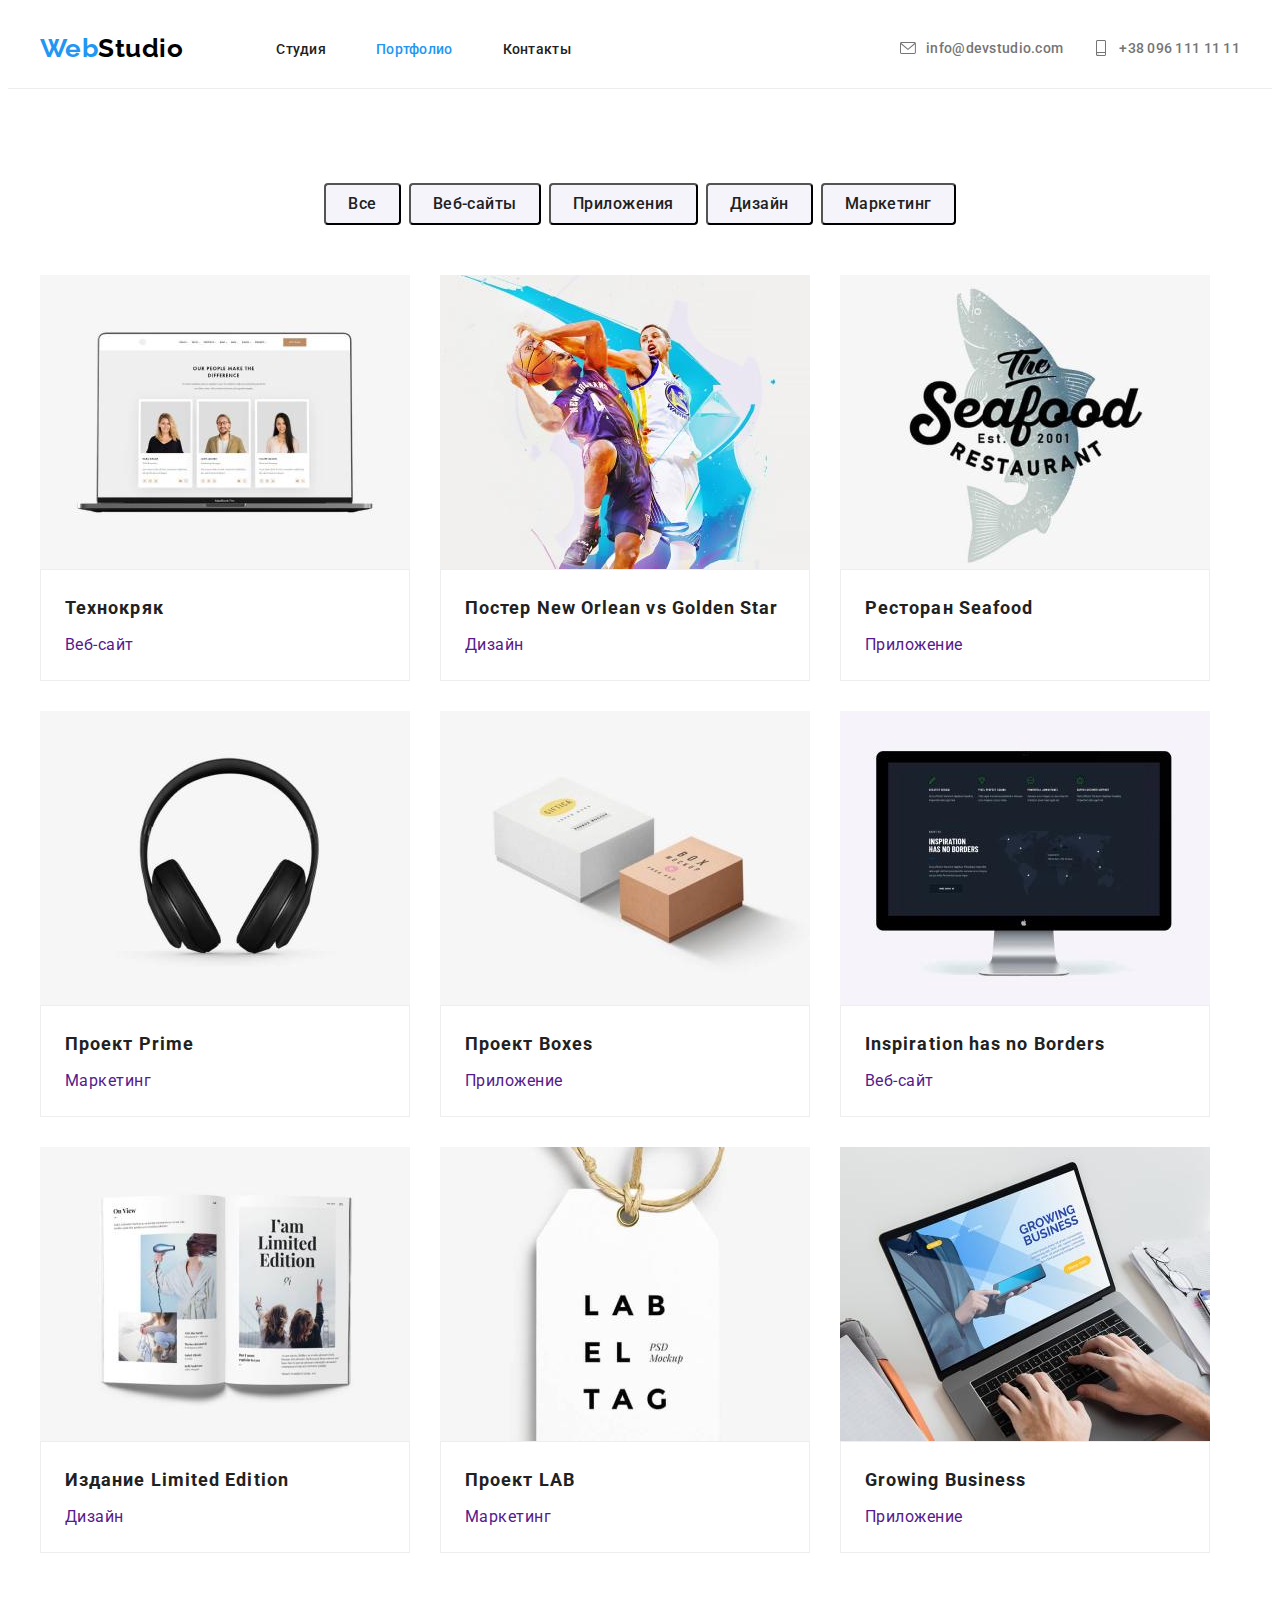
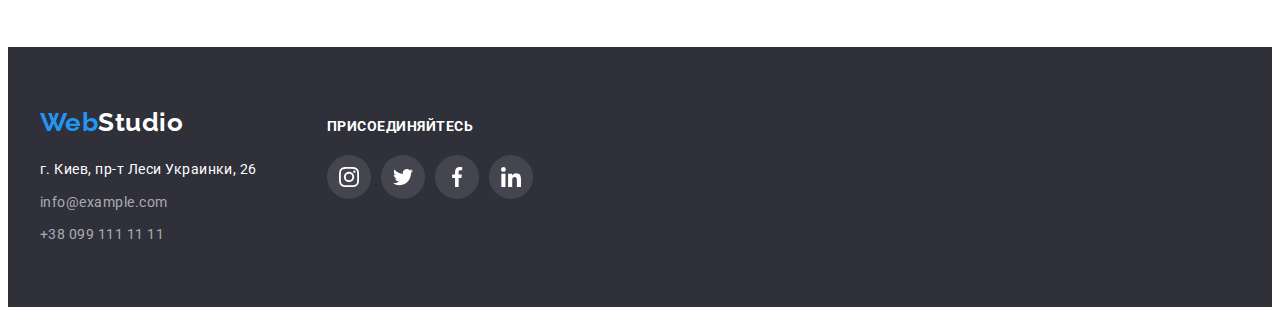
==== portfolio.html @ 183ce37f "start" ====
<!DOCTYPE html>
<html lang="ru">
  <head>
    <meta charset="UTF-8" />
    <meta http-equiv="X-UA-Compatible" content="IE=edge" />
    <meta name="viewport" content="width=device-width, initial-scale=1.0" />
    <title>Document</title>
    <link rel="preconnect" href="https://fonts.googleapis.com" />
    <link rel="preconnect" href="https://fonts.gstatic.com" crossorigin />
    <link
      href="https://fonts.googleapis.com/css2?family=Raleway:wght@700&family=Roboto:wght@400;500;700;900&display=swap"
      rel="stylesheet"
    />
    <link
      rel="stylesheet"
      href="https://cdnjs.cloudflare.com/ajax/libs/modern-normalize/1.1.0/modern-normalize.min.css"
      integrity="sha512-wpPYUAdjBVSE4KJnH1VR1HeZfpl1ub8YT/NKx4PuQ5NmX2tKuGu6U/JRp5y+Y8XG2tV+wKQpNHVUX03MfMFn9Q=="
      crossorigin="anonymous"
      referrerpolicy="no-referrer"
    />
    <link rel="stylesheet" href="./css/styles.css" />
  </head>
  <body>
    <header class="header">
      <div class="conteiner header-box">
        <nav class="nav">
          <a class="header-logo link" href=""> Web<span class="logo">Studio</span> </a>
          <ul class="nav-list list">
            <li class="nav-item"><a href="./index.html" class="nav-link link"> Студия</a></li>
            <li class="nav-item"><a href="" class="nav-link link current"> Портфолио</a></li>
            <li class="nav-item"><a href="" class="nav-link link"> Контакты</a></li>
          </ul>
        </nav>
        <ul class="header-list list">
          <li class="header-item">
            <a class="header-contacts link" href="mailto:info@devstudio.com">
              <svg class="icon-envelope">
                <use href="./images/icons.svg#icon-envelope"></use>
              </svg>
              info@devstudio.com</a
            >
          </li>
          <li class="header-item">
            <a class="header-contacts link" href="tel:+380961111111">
              <svg class="icon-smartphone">
                <use href="./images/icons.svg#icon-smartphone"></use>
              </svg>
              +38 096 111 11 11</a
            >
          </li>
        </ul>
      </div>
    </header>
    <main class="main-porfolio">
      <section class="projects section">
        <div class="conteiner">
          <h1 class="visually-hidden">Проекты</h1>
          <ul class="btn-list list">
            <li class="btn-item"><button type="button" class="buttons">Все</button></li>
            <li class="btn-item"><button type="button" class="buttons">Веб-сайты</button></li>
            <li class="btn-item"><button type="button" class="buttons">Приложения</button></li>
            <li class="btn-item"><button type="button" class="buttons">Дизайн</button></li>
            <li class="btn-item"><button type="button" class="buttons">Маркетинг</button></li>
          </ul>

          <ul class="projects-list list">
            <li class="projects-item">
              <a class="link" href=""
                ><img class="projects-icon" src="./images/pic1.jpg" width="370" alt="ноутбук" />
                <div class="projects-box">
                  <h2 class="projects-after-title">Технокряк</h2>
                  <p class="projects-text">Веб-сайт</p>
                </div></a
              >
            </li>
            <li class="projects-item">
              <a class="link" href=""
                ><img
                  class="projects-icon"
                  src="./images/pic2.jpg"
                  width="370"
                  alt="два баскетболиста"
                />
                <div class="projects-box">
                  <h2 class="projects-after-title">Постер New Orlean vs Golden Star</h2>
                  <p class="projects-text">Дизайн</p>
                </div></a
              >
            </li>
            <li class="projects-item">
              <a class="link" href=""
                ><img
                  class="projects-icon"
                  src="./images/pic3.jpg"
                  width="370"
                  alt="логотип ресторана"
                />
                <div class="projects-box">
                  <h2 class="projects-after-title">Ресторан Seafood</h2>
                  <p class="projects-text">Приложение</p>
                </div></a
              >
            </li>
            <li class="projects-item">
              <a class="link" href=""
                ><img class="projects-icon" src="./images/pic4.jpg" width="370" alt="наушники" />
                <div class="projects-box">
                  <h2 class="projects-after-title">Проект Prime</h2>
                  <p class="projects-text">Маркетинг</p>
                </div></a
              >
            </li>
            <li class="projects-item">
              <a class="link" href=""
                ><img
                  class="projects-icon"
                  src="./images/pic5.jpg"
                  width="370"
                  alt="две коробочки"
                />
                <div class="projects-box">
                  <h2 class="projects-after-title">Проект Boxes</h2>
                  <p class="projects-text">Приложение</p>
                </div></a
              >
            </li>
            <li class="projects-item">
              <a class="link" href=""
                ><img class="projects-icon" src="./images/pic6.jpg" width="370" alt="монитор" />
                <div class="projects-box">
                  <h2 class="projects-after-title">Inspiration has no Borders</h2>
                  <p class="projects-text">Веб-сайт</p>
                </div></a
              >
            </li>
            <li class="projects-item">
              <a class="link" href=""
                ><img
                  class="projects-icon"
                  src="./images/pic7.jpg"
                  width="370"
                  alt="развернутая книга"
                />
                <div class="projects-box">
                  <h2 class="projects-after-title">Издание Limited Edition</h2>
                  <p class="projects-text">Дизайн</p>
                </div></a
              >
            </li>
            <li class="projects-item">
              <a class="link" href=""
                ><img
                  class="projects-icon"
                  src="./images/pic8.jpg"
                  width="370"
                  alt="бирка с надписью"
                />
                <div class="projects-box">
                  <h2 class="projects-after-title">Проект LAB</h2>
                  <p class="projects-text">Маркетинг</p>
                </div></a
              >
            </li>
            <li class="projects-item">
              <a class="link" href=""
                ><img class="projects-icon" src="./images/pic9.jpg" width="370" alt="ноутбук" />
                <div class="projects-box">
                  <h2 class="projects-after-title">Growing Business</h2>
                  <p class="projects-text">Приложение</p>
                </div></a
              >
            </li>
          </ul>
        </div>
      </section>
    </main>
    <footer class="footer">
      <div class="conteiner footer-container">
        <div>
          <a class="footer-logo link" href=""> Web<span class="brand">Studio</span> </a>
          <address class="adr">
            <ul class="adr-list list">
              <li class="adr-item">
                <a
                  class="adr-link link"
                  href="https://www.google.com.ua/maps/place/бул.+Леси+Украинки,+26"
                  >г. Киев, пр-т Леси Украинки, 26</a
                >
              </li>
              <li class="adr-item">
                <a class="adr-link link" href="mailto:info@example.com">info@example.com</a>
              </li>
              <li class="adr-item">
                <a class="adr-link link" href="tel:+380991111111">+38 099 111 11 11</a>
              </li>
            </ul>
          </address>
        </div>
        <div class="footer-box">
          <p class="footer-text">ПРИСОЕДИНЯЙТЕСЬ</p>
          <ul class="list footer-social-list">
            <li class="footer-social-item">
              <a class="footer-social-link" href="">
                <svg class="footer-link">
                  <use href="./images/icons.svg#icon-instagram"></use>
                </svg>
              </a>
            </li>
            <li class="footer-social-item">
              <a class="footer-social-link" href="">
                <svg class="footer-link">
                  <use href="./images/icons.svg#icon-twitter"></use>
                </svg>
              </a>
            </li>
            <li class="footer-social-item">
              <a class="footer-social-link" href="">
                <svg class="footer-link">
                  <use href="./images/icons.svg#icon-facebook"></use>
                </svg>
              </a>
            </li>
            <li class="footer-social-item">
              <a class="footer-social-link" href="">
                <svg class="footer-link">
                  <use href="./images/icons.svg#icon-linkedin"></use>
                </svg>
              </a>
            </li>
          </ul>
        </div>
      </div>
    </footer>
  </body>
</html>
---- css/styles.css ----
:root {
  --first-title-color: #ffffff;
  --second-title-color: #212121;
  --accent: #2196f3;
  --body-color: #757575;
  --bg-color: #e5e5e5;
  --first-text-color: #ffffff;
}
/* -=-------------------------сброс */
p,
h1,
h2,
h3 {
  margin: 0;
}

ul {
  margin: 0;
  padding: 0;
}

img {
  display: block;
  max-width: 100%;
  height: auto;
}

/* /-------------------------*общие стили  */

.conteiner {
  width: 1200px;
  padding-left: 15px;
  padding-right: 15px;
  margin: 0 auto;
}

.section {
  padding-top: 94px;
  padding-bottom: 94px;
}

.link {
  text-decoration: none;
}
.list {
  list-style: none;
}
.visually-hidden {
  position: absolute;
  white-space: nowrap;
  width: 1px;
  height: 1px;
  overflow: hidden;
  border: 0;
  padding: 0;
  clip: rect(0 0 0 0);
  clip-path: inset(50%);
  margin: -1px;
}

body {
  color: var(--body-color);
  letter-spacing: 0.03em;
  font-family: 'Roboto', sans-serif;
}

/* ------------------header главная страница */
.header {
  background-color: var(--first-title-color);
  border-bottom: 1px solid #ececec;
}

.header-box {
  display: flex;
  align-items: center;
  justify-content: space-between;
}

.nav {
  display: flex;
  align-items: center;
}

.header-logo {
  font-family: Raleway;
  font-style: normal;
  font-weight: 700;
  font-size: 26px;
  line-height: 1.19;
  color: var(--accent);

  padding-top: 24px;
  padding-bottom: 24px;
  margin-right: 93px;
}

.logo {
  color: #000000;
}

.nav-list {
  display: flex;
}

.nav-item:not(:last-child) {
  margin-right: 50px;
}

.nav-link {
  font-weight: 500;
  font-size: 14px;
  line-height: 1.14;
  letter-spacing: 0.02em;

  color: var(--second-title-color);
  padding-top: 32px;
  padding-bottom: 32px;
}
.current {
  color: var(--accent);
}
.nav-link:hover,
.nav-link:focus {
  color: var(--accent);
}

.header-list {
  display: flex;
  align-items: center;
}

.header-item + .header-item {
  margin-left: 30px;
}

.header-contacts:focus,
.header-contacts:hover {
  color: var(--accent);
}
.header-contacts {
  display: flex;
  align-items: center;
  font-weight: 500;
  font-size: 14px;
  line-height: 1.14x;
  letter-spacing: 0.02em;

  color: var(--body-color);

  padding-top: 32px;
  padding-bottom: 32px;
}

.icon-envelope {
  width: 16px;
  height: 16px;
  margin-right: 10px;
  fill: currentColor;
}

.icon-smartphone {
  width: 16px;
  height: 16px;
  margin-right: 10px;
  fill: currentColor;
}

/* -----------------hero------------------- */
.hero-title {
  width: 695px;
  margin: 0 auto;
  margin-bottom: 30px;

  font-weight: 900;
  font-size: 44px;
  line-height: 1.36;
  text-align: center;
  letter-spacing: 0.06em;
  text-transform: uppercase;
  color: var(--first-title-color);
}

.hero {
  padding: 200px 0;
  text-align: center;
}

.hero-btn {
  padding: 10px 32px;

  font-family: inherit;
  font-style: normal;
  font-weight: 700;
  font-size: 16px;
  line-height: 1.62;
  letter-spacing: 0.03em;
  cursor: pointer;

  color: var(--first-title-color);
  background-color: #2196f3;

  box-shadow: 0px 4px 4px rgba(0, 0, 0, 0.15);
  border-radius: 4px;
  border-color: transparent;
}
.hero-btn:hover,
.hero-btn:focus {
  color: var(--first-text-color);
  background-color: #188ce8;
}

.overlay {
  max-width: 1600px;
  min-height: 600px;
  margin: 0 auto;

  background-color: #2f303a;
  background-image: linear-gradient(to right, rgba(47, 48, 58, 0.4), rgba(47, 48, 58, 0.4)),
    url('../images/fon.jpg');
  background-repeat: no-repeat;
  background-position: center;
  background-size: cover;
}
/* ------------------about----------------
 */
.about {
  padding-bottom: 0;
}

.about-list {
  display: flex;
  flex-wrap: wrap;
}

.about-item {
  width: 270px;
  margin-right: 30px;
}

.about-container {
  display: flex;
  justify-content: center;
  align-items: center;
  height: 120px;
  background-color: #f5f4fa;
  margin-bottom: 30px;
}

.about-svg {
  width: 70px;
  height: 70px;
}

.about-item:nth-child(4n) {
  margin-right: 0;
}

.about-after-title {
  margin-bottom: 10px;

  font-weight: 700;
  font-size: 14px;
  line-height: 1.14;
  text-transform: uppercase;
  color: var(--second-title-color);
}
.about-text {
  font-size: 14px;
  line-height: 1.71;
  letter-spacing: 0.03em;
}
/* ------------------------work */

.work-title {
  margin-bottom: 50px;

  font-weight: 700;
  font-size: 36px;
  line-height: 1.17;
  text-align: center;
  color: var(--second-title-color);
}

.work-list {
  display: flex;
  flex-wrap: wrap;
}

.work-item {
  width: 370px;
  margin-right: 30px;
}

.work-item:nth-child(3n) {
  margin-right: 0;
}

/* ----------------------team---------- */

.team {
  background-color: #f5f4fa;
}

.team-box {
  background-color: #ffffff;
  border: 1px solid #eeeeee;
  padding-top: 30px;
  padding-bottom: 30px;
  border-bottom-right-radius: 4px;
  border-bottom-left-radius: 4px;
}

.team-title {
  margin-bottom: 50px;

  font-weight: 700;
  font-size: 36px;
  line-height: 1.17;
  text-align: center;
  color: var(--second-title-color);
}

.team-list {
  display: flex;
  flex-wrap: wrap;
}

.team-item {
  width: 270px;
  margin-right: 30px;
  border-bottom-right-radius: 4px;
  border-bottom-left-radius: 4px;
  box-shadow: 0px 4px 4px rgba(0, 0, 0, 0.25);
}

.team-item:nth-child(4n) {
  margin-right: 0;
}

.team-after-title {
  margin-bottom: 10px;

  font-weight: 500;
  font-size: 16px;
  line-height: 1.19;
  text-align: center;
  color: var(--second-title-color);
}

.team-text {
  font-size: 16px;
  line-height: 1.19;
  text-align: center;
  margin-bottom: 16px;
}

.team-list-icon {
  display: flex;
  margin-left: 32px;
}

.social-item {
  width: 44px;
  height: 44px;
  margin-right: 10px;
}
.sociai-link-team {
  display: flex;
  justify-content: center;
  align-items: center;
  width: 100%;
  height: 100%;
  color: #afb1b8;
  border-radius: 50%;
}

.social-item:nth-child(4n) {
  margin-right: 0;
}
.sociai-link-team:focus,
.sociai-link-team:hover {
  color: #ffffff;
  background-color: var(--accent);
}

.social-links {
  width: 20px;
  height: 20px;
  fill: currentColor;
}

/* ------------------------------клиенты */
.clients-title {
  margin-bottom: 50px;
  font-weight: 700;
  font-size: 36px;
  line-height: 1.17;
  text-align: center;
  color: var(--second-title-color);
}

.clients-list {
  display: flex;
}

.clients-item {
  width: 170px;
  height: 92px;
  margin-right: 30px;
}

.clients-item:last-child {
  margin-right: 0;
}
.clients-link {
  display: flex;
  justify-content: center;
  align-items: center;
  width: 100%;
  height: 100%;
  color: #afb1b8;
  border: 1px solid #afb1b8;
  border-radius: 3%;
}

.clients-link:hover,
.clients-link:focus {
  color: var(--accent);
  border: 1px solid #2196f3;
  border-radius: 3%;
}

.clients-svg {
  width: 106px;
  height: 60px;
  fill: currentColor;
}

/* ------------------------------footer */
.footer {
  background-color: #2f303a;
}
.brand {
  color: var(--first-text-color);
}

.adr {
  margin-right: 70px;
}

.adr-link {
  display: block;

  font-family: Roboto;
  font-style: normal;
  font-weight: 400;
  font-size: 14px;
  line-height: 1.71;
  color: rgba(255, 255, 255, 0.6);
}

a[href="https://www.google.com.ua/maps/place/бул.+Леси+Украинки,+26"]
{
  color: var(--first-text-color);
}

.adr-item {
  display: block;
}

.adr-item:not(:last-child) {
  margin-bottom: 9px;
}

.adr-link:hover,
.adr-link:focus {
  color: var(--accent);
}

.footer-container {
  display: flex;
}

.footer-box {
  padding-top: 12px;
}

.footer-text {
  margin-bottom: 20px;
  color: #ffffff;
  font-weight: 700;
  font-size: 14px;
  line-height: 1.14;
}

.footer-social-list {
  display: flex;
}

.footer-social-item {
  width: 44px;
  height: 44px;
  margin-right: 10px;
}

.footer-social-item:last-child {
  margin-right: 0;
}

.footer-social-link {
  display: flex;
  justify-content: center;
  align-items: center;
  width: 100%;
  height: 100%;
  color: #ffffff;
  background-color: rgba(255, 255, 255, 0.1);

  border-radius: 50%;
}

.footer-social-link:hover,
.footer-social-link:focus {
  background-color: var(--accent);
}
.footer-link {
  width: 20px;
  height: 20px;
  fill: currentColor;
}
/* -------------------портфолио ----------------------------*/

/* ---------------------projects */

.projects-list {
  display: flex;
  flex-wrap: wrap;
}

.projects-item {
  width: 370px;
  margin-right: 30px;
  margin-bottom: 30px;
}
.projects-item:nth-child(3n) {
  margin-right: 0;
}

.projects-item:nth-last-child(-n + 3) {
  margin-bottom: 0;
}

.projects-item:focus,
.projects-item:hover {
  box-shadow: 1px 4px 6px rgba(0, 0, 0, 0.16);
}

.btn-list {
  margin-bottom: 50px;
  display: flex;
  justify-content: center;
}

.btn-item + .btn-item {
  margin-left: 8px;
}

.buttons {
  font-family: inherit;
  font-style: normal;
  font-weight: 500;
  font-size: 16px;
  line-height: 1.62;

  text-align: center;
  letter-spacing: 0.03em;

  color: var(--second-title-color);
  background-color: #f5f4fa;
  border-radius: 4px;
  cursor: pointer;

  padding: 6px 22px;
}
.buttons:hover,
.buttons:focus {
  color: var(--first-text-color);
  background-color: var(--accent);
  box-shadow: 0px 2px 2px rgba(0, 0, 0, 0.12), 0px 1px 2px rgba(0, 0, 0, 0.08),
    0px 3px 1px rgba(0, 0, 0, 0.1);
}

.projects-after-title {
  margin-bottom: 4px;

  font-weight: 700;
  font-size: 18px;
  line-height: 2;
  letter-spacing: 0.06em;
  color: var(--second-title-color);
}

.projects-text {
  font-size: 16px;
  line-height: 1.87;
  letter-spacing: 0.03em;
}

.projects-box {
  background-color: #ffffff;
  border: 1px solid #eeeeee;
  padding: 20px 24px;
}
/* ------------------------------footer */

.footer-logo {
  font-family: Raleway;
  font-style: normal;
  font-weight: 700;
  font-size: 26px;
  line-height: 1.19;
  color: var(--accent);

  display: block;
  margin-bottom: 20px;
}

.footer {
  padding-top: 60px;
  padding-bottom: 60px;
}
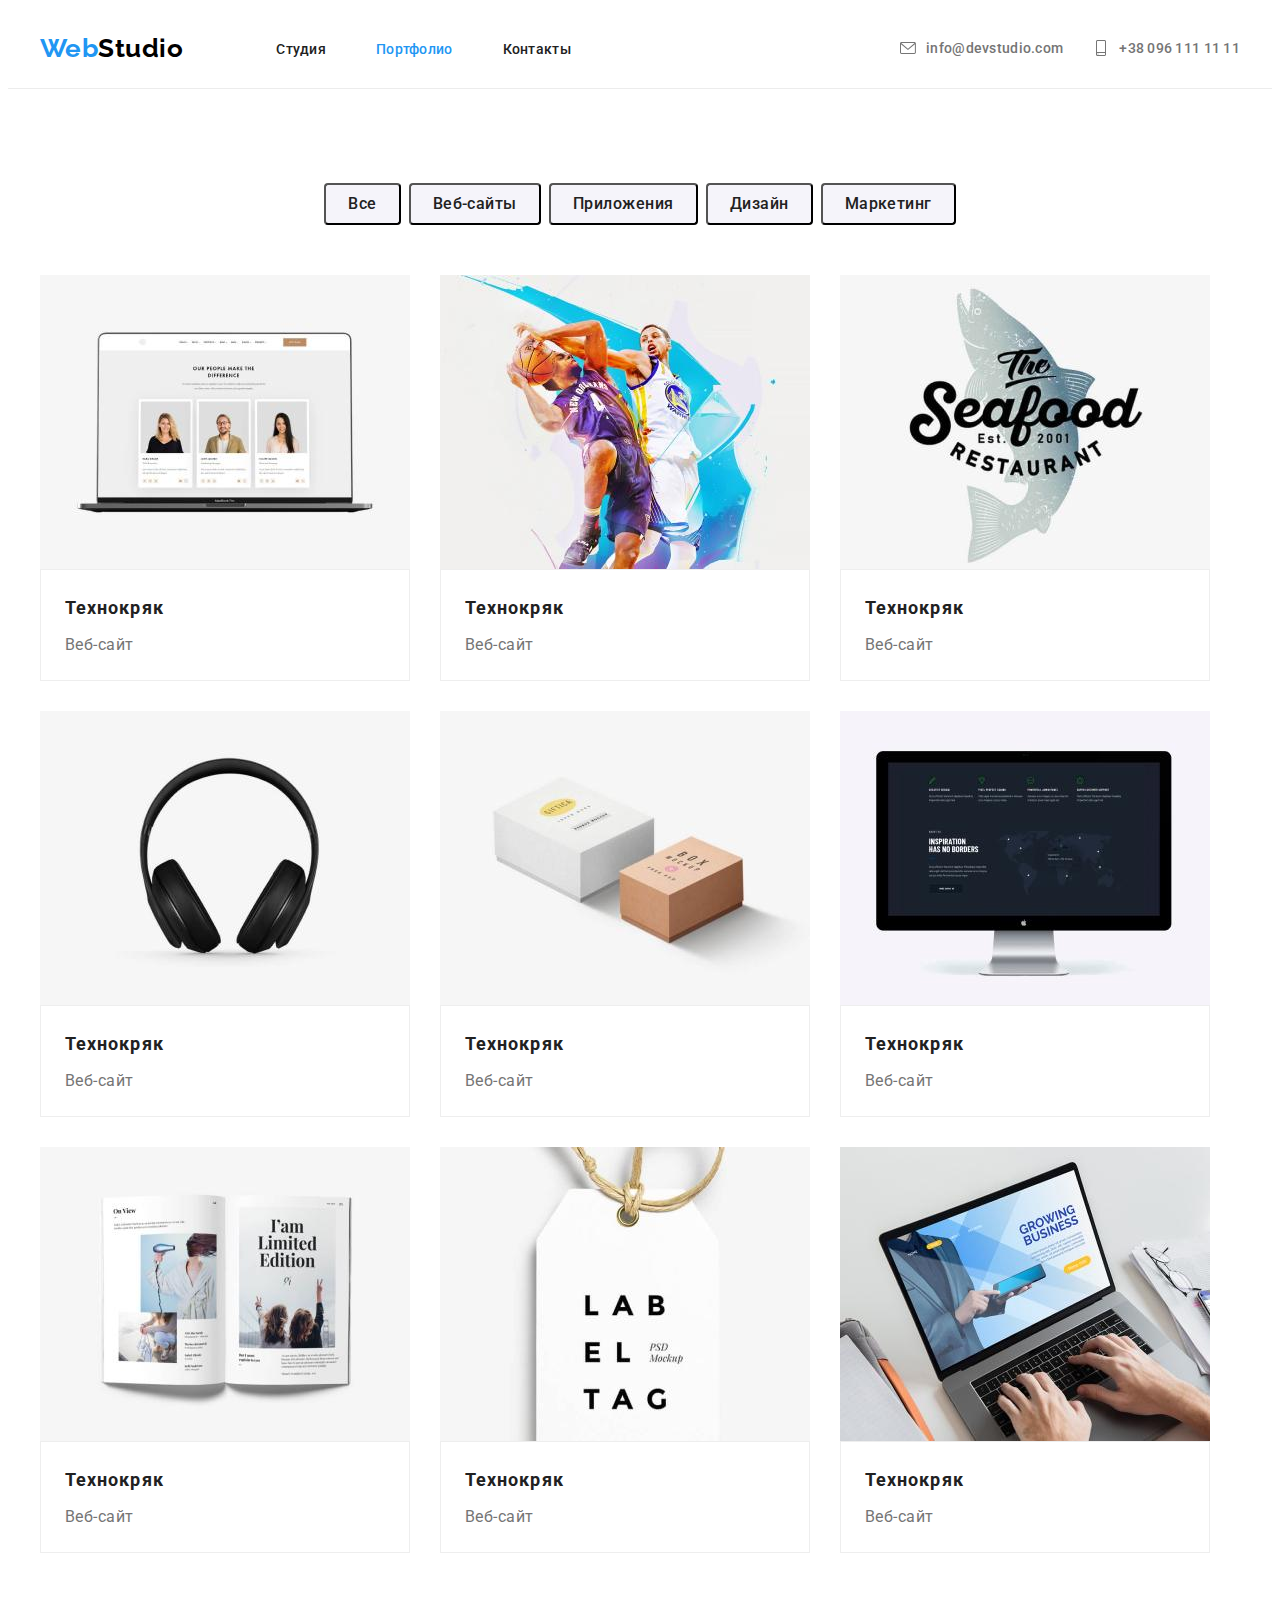
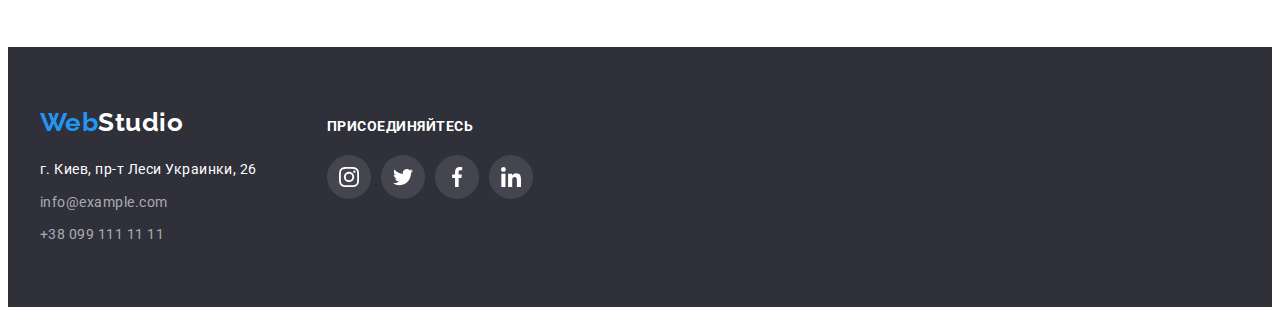
==== commit 1434ad67: "add styles" ====
--- a/portfolio.html
+++ b/portfolio.html
@@ -65,110 +65,148 @@
 
           <ul class="projects-list list">
             <li class="projects-item">
-              <a class="link" href=""
-                ><img class="projects-icon" src="./images/pic1.jpg" width="370" alt="ноутбук" />
-                <div class="projects-box">
-                  <h2 class="projects-after-title">Технокряк</h2>
-                  <p class="projects-text">Веб-сайт</p>
-                </div></a
-              >
-            </li>
-            <li class="projects-item">
-              <a class="link" href=""
-                ><img
-                  class="projects-icon"
-                  src="./images/pic2.jpg"
-                  width="370"
-                  alt="два баскетболиста"
-                />
-                <div class="projects-box">
-                  <h2 class="projects-after-title">Постер New Orlean vs Golden Star</h2>
-                  <p class="projects-text">Дизайн</p>
-                </div></a
-              >
-            </li>
-            <li class="projects-item">
-              <a class="link" href=""
-                ><img
-                  class="projects-icon"
-                  src="./images/pic3.jpg"
-                  width="370"
-                  alt="логотип ресторана"
-                />
-                <div class="projects-box">
-                  <h2 class="projects-after-title">Ресторан Seafood</h2>
-                  <p class="projects-text">Приложение</p>
-                </div></a
-              >
-            </li>
-            <li class="projects-item">
-              <a class="link" href=""
-                ><img class="projects-icon" src="./images/pic4.jpg" width="370" alt="наушники" />
-                <div class="projects-box">
-                  <h2 class="projects-after-title">Проект Prime</h2>
-                  <p class="projects-text">Маркетинг</p>
-                </div></a
-              >
-            </li>
-            <li class="projects-item">
-              <a class="link" href=""
-                ><img
-                  class="projects-icon"
-                  src="./images/pic5.jpg"
-                  width="370"
-                  alt="две коробочки"
-                />
-                <div class="projects-box">
-                  <h2 class="projects-after-title">Проект Boxes</h2>
-                  <p class="projects-text">Приложение</p>
-                </div></a
-              >
-            </li>
-            <li class="projects-item">
-              <a class="link" href=""
-                ><img class="projects-icon" src="./images/pic6.jpg" width="370" alt="монитор" />
-                <div class="projects-box">
-                  <h2 class="projects-after-title">Inspiration has no Borders</h2>
-                  <p class="projects-text">Веб-сайт</p>
-                </div></a
-              >
-            </li>
-            <li class="projects-item">
-              <a class="link" href=""
-                ><img
-                  class="projects-icon"
-                  src="./images/pic7.jpg"
-                  width="370"
-                  alt="развернутая книга"
-                />
-                <div class="projects-box">
-                  <h2 class="projects-after-title">Издание Limited Edition</h2>
-                  <p class="projects-text">Дизайн</p>
-                </div></a
-              >
-            </li>
-            <li class="projects-item">
-              <a class="link" href=""
-                ><img
-                  class="projects-icon"
-                  src="./images/pic8.jpg"
-                  width="370"
-                  alt="бирка с надписью"
-                />
-                <div class="projects-box">
-                  <h2 class="projects-after-title">Проект LAB</h2>
-                  <p class="projects-text">Маркетинг</p>
-                </div></a
-              >
-            </li>
-            <li class="projects-item">
-              <a class="link" href=""
-                ><img class="projects-icon" src="./images/pic9.jpg" width="370" alt="ноутбук" />
-                <div class="projects-box">
-                  <h2 class="projects-after-title">Growing Business</h2>
-                  <p class="projects-text">Приложение</p>
-                </div></a
-              >
+              <a class="link" href="">
+                <div class="wrap">
+                  <img class="projects-icon" src="./images/pic1.jpg" width="370" alt="ноутбук" />
+                  <p class="wrap-text">
+                    Технокряк это современная площадка распространения коронавируса. Компании
+                    используют эту платформу для цифрового шпионажа и атак на защищённые сервера
+                    конкурентов.
+                  </p>
+                  <div class="projects-box">
+                    <h2 class="projects-after-title">Технокряк</h2>
+                    <p class="projects-text">Веб-сайт</p>
+                  </div>
+                </div>
+              </a>
+            </li>
+            <li class="projects-item">
+              <a class="link" href="">
+                <div class="wrap">
+                  <img class="projects-icon" src="./images/pic2.jpg" width="370" alt="ноутбук" />
+                  <p class="wrap-text">
+                    Технокряк это современная площадка распространения коронавируса. Компании
+                    используют эту платформу для цифрового шпионажа и атак на защищённые сервера
+                    конкурентов.
+                  </p>
+                  <div class="projects-box">
+                    <h2 class="projects-after-title">Технокряк</h2>
+                    <p class="projects-text">Веб-сайт</p>
+                  </div>
+                </div>
+              </a>
+            </li>
+            <li class="projects-item">
+              <a class="link" href="">
+                <div class="wrap">
+                  <img class="projects-icon" src="./images/pic3.jpg" width="370" alt="ноутбук" />
+                  <p class="wrap-text">
+                    Технокряк это современная площадка распространения коронавируса. Компании
+                    используют эту платформу для цифрового шпионажа и атак на защищённые сервера
+                    конкурентов.
+                  </p>
+                  <div class="projects-box">
+                    <h2 class="projects-after-title">Технокряк</h2>
+                    <p class="projects-text">Веб-сайт</p>
+                  </div>
+                </div>
+              </a>
+            </li>
+            <li class="projects-item">
+              <a class="link" href="">
+                <div class="wrap">
+                  <img class="projects-icon" src="./images/pic4.jpg" width="370" alt="ноутбук" />
+                  <p class="wrap-text">
+                    Технокряк это современная площадка распространения коронавируса. Компании
+                    используют эту платформу для цифрового шпионажа и атак на защищённые сервера
+                    конкурентов.
+                  </p>
+                  <div class="projects-box">
+                    <h2 class="projects-after-title">Технокряк</h2>
+                    <p class="projects-text">Веб-сайт</p>
+                  </div>
+                </div>
+              </a>
+            </li>
+            <li class="projects-item">
+              <a class="link" href="">
+                <div class="wrap">
+                  <img class="projects-icon" src="./images/pic5.jpg" width="370" alt="ноутбук" />
+                  <p class="wrap-text">
+                    Технокряк это современная площадка распространения коронавируса. Компании
+                    используют эту платформу для цифрового шпионажа и атак на защищённые сервера
+                    конкурентов.
+                  </p>
+                  <div class="projects-box">
+                    <h2 class="projects-after-title">Технокряк</h2>
+                    <p class="projects-text">Веб-сайт</p>
+                  </div>
+                </div>
+              </a>
+            </li>
+            <li class="projects-item">
+              <a class="link" href="">
+                <div class="wrap">
+                  <img class="projects-icon" src="./images/pic6.jpg" width="370" alt="ноутбук" />
+                  <p class="wrap-text">
+                    Технокряк это современная площадка распространения коронавируса. Компании
+                    используют эту платформу для цифрового шпионажа и атак на защищённые сервера
+                    конкурентов.
+                  </p>
+                  <div class="projects-box">
+                    <h2 class="projects-after-title">Технокряк</h2>
+                    <p class="projects-text">Веб-сайт</p>
+                  </div>
+                </div>
+              </a>
+            </li>
+            <li class="projects-item">
+              <a class="link" href="">
+                <div class="wrap">
+                  <img class="projects-icon" src="./images/pic7.jpg" width="370" alt="ноутбук" />
+                  <p class="wrap-text">
+                    Технокряк это современная площадка распространения коронавируса. Компании
+                    используют эту платформу для цифрового шпионажа и атак на защищённые сервера
+                    конкурентов.
+                  </p>
+                  <div class="projects-box">
+                    <h2 class="projects-after-title">Технокряк</h2>
+                    <p class="projects-text">Веб-сайт</p>
+                  </div>
+                </div>
+              </a>
+            </li>
+            <li class="projects-item">
+              <a class="link" href="">
+                <div class="wrap">
+                  <img class="projects-icon" src="./images/pic8.jpg" width="370" alt="ноутбук" />
+                  <p class="wrap-text">
+                    Технокряк это современная площадка распространения коронавируса. Компании
+                    используют эту платформу для цифрового шпионажа и атак на защищённые сервера
+                    конкурентов.
+                  </p>
+                  <div class="projects-box">
+                    <h2 class="projects-after-title">Технокряк</h2>
+                    <p class="projects-text">Веб-сайт</p>
+                  </div>
+                </div>
+              </a>
+            </li>
+            <li class="projects-item">
+              <a class="link" href="">
+                <div class="wrap">
+                  <img class="projects-icon" src="./images/pic9.jpg" width="370" alt="ноутбук" />
+                  <p class="wrap-text">
+                    Технокряк это современная площадка распространения коронавируса. Компании
+                    используют эту платформу для цифрового шпионажа и атак на защищённые сервера
+                    конкурентов.
+                  </p>
+                  <div class="projects-box">
+                    <h2 class="projects-after-title">Технокряк</h2>
+                    <p class="projects-text">Веб-сайт</p>
+                  </div>
+                </div>
+              </a>
             </li>
           </ul>
         </div>
--- a/css/styles.css
+++ b/css/styles.css
@@ -295,6 +295,32 @@
   margin-right: 0;
 }
 
+.work-box {
+  position: relative;
+  display: flex;
+  justify-content: center;
+  align-items: flex-end;
+}
+
+.work-text {
+  position: absolute;
+  z-index: 1;
+
+  bottom: 27px;
+  font-weight: 700;
+  font-size: 14px;
+  line-height: 1, 14;
+
+  color: #ffffff;
+}
+
+.box1 {
+  position: absolute;
+  width: 370px;
+  height: 70px;
+  background-color: rgba(47, 48, 58, 0.8);
+}
+
 /* ----------------------team---------- */
 
 .team {
@@ -590,6 +616,38 @@
     0px 3px 1px rgba(0, 0, 0, 0.1);
 }
 
+.wrap {
+  position: relative;
+}
+
+.wrap-text {
+  position: absolute;
+  top: 63px;
+  left: 24px;
+  width: 322px;
+
+  line-height: 1.6;
+  font-size: 18px;
+
+  color: #ffffff;
+
+  opacity: 0;
+}
+
+.wrap::before {
+  position: absolute;
+  content: '';
+  width: 100%;
+  height: 294px;
+
+  background: rgba(33, 150, 243, 0.9);
+  opacity: 0;
+}
+.wrap:hover .wrap-text,
+.wrap:hover::before {
+  opacity: 1;
+}
+
 .projects-after-title {
   margin-bottom: 4px;
 
@@ -604,6 +662,7 @@
   font-size: 16px;
   line-height: 1.87;
   letter-spacing: 0.03em;
+  color: #757575;
 }
 
 .projects-box {
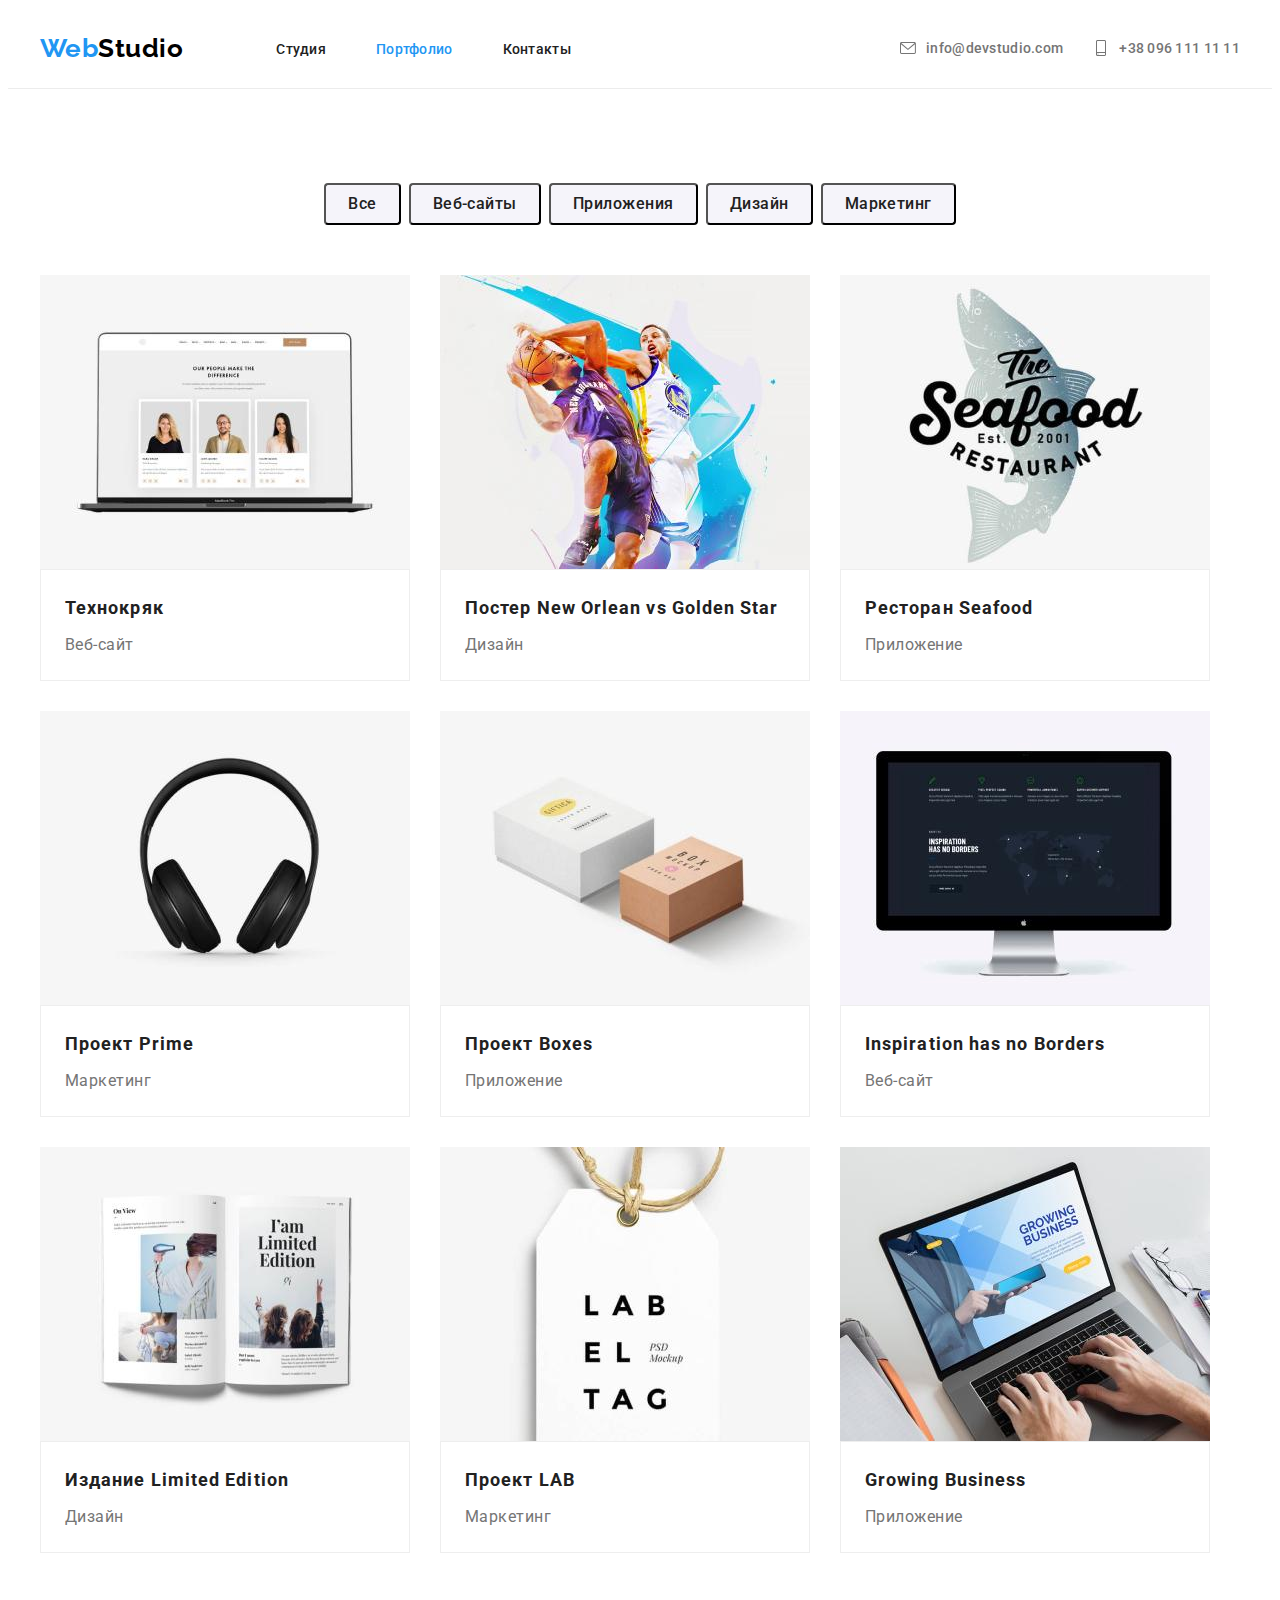
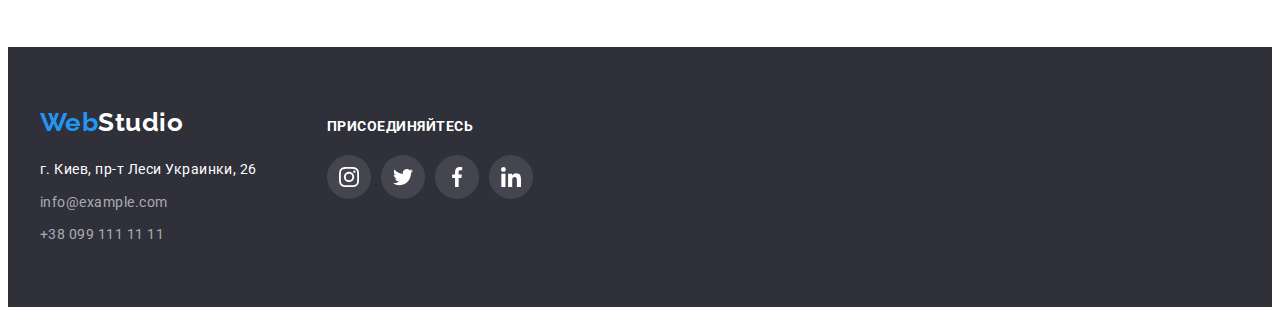
==== commit 744b9034: "меняю заголовки" ====
--- a/portfolio.html
+++ b/portfolio.html
@@ -90,7 +90,71 @@
                     конкурентов.
                   </p>
                   <div class="projects-box">
-                    <h2 class="projects-after-title">Технокряк</h2>
+                    <h2 class="projects-after-title">Постер New Orlean vs Golden Star</h2>
+                    <p class="projects-text">Дизайн</p>
+                  </div>
+                </div>
+              </a>
+            </li>
+            <li class="projects-item">
+              <a class="link" href="">
+                <div class="wrap">
+                  <img class="projects-icon" src="./images/pic3.jpg" width="370" alt="ноутбук" />
+                  <p class="wrap-text">
+                    Технокряк это современная площадка распространения коронавируса. Компании
+                    используют эту платформу для цифрового шпионажа и атак на защищённые сервера
+                    конкурентов.
+                  </p>
+                  <div class="projects-box">
+                    <h2 class="projects-after-title">Ресторан Seafood</h2>
+                    <p class="projects-text">Приложение</p>
+                  </div>
+                </div>
+              </a>
+            </li>
+            <li class="projects-item">
+              <a class="link" href="">
+                <div class="wrap">
+                  <img class="projects-icon" src="./images/pic4.jpg" width="370" alt="ноутбук" />
+                  <p class="wrap-text">
+                    Технокряк это современная площадка распространения коронавируса. Компании
+                    используют эту платформу для цифрового шпионажа и атак на защищённые сервера
+                    конкурентов.
+                  </p>
+                  <div class="projects-box">
+                    <h2 class="projects-after-title">Проект Prime</h2>
+                    <p class="projects-text">Маркетинг</p>
+                  </div>
+                </div>
+              </a>
+            </li>
+            <li class="projects-item">
+              <a class="link" href="">
+                <div class="wrap">
+                  <img class="projects-icon" src="./images/pic5.jpg" width="370" alt="ноутбук" />
+                  <p class="wrap-text">
+                    Технокряк это современная площадка распространения коронавируса. Компании
+                    используют эту платформу для цифрового шпионажа и атак на защищённые сервера
+                    конкурентов.
+                  </p>
+                  <div class="projects-box">
+                    <h2 class="projects-after-title">Проект Boxes</h2>
+                    <p class="projects-text">Приложение</p>
+                  </div>
+                </div>
+              </a>
+            </li>
+            <li class="projects-item">
+              <a class="link" href="">
+                <div class="wrap">
+                  <img class="projects-icon" src="./images/pic6.jpg" width="370" alt="ноутбук" />
+                  <p class="wrap-text">
+                    Технокряк это современная площадка распространения коронавируса. Компании
+                    используют эту платформу для цифрового шпионажа и атак на защищённые сервера
+                    конкурентов.
+                  </p>
+                  <div class="projects-box">
+                    <h2 class="projects-after-title">Inspiration has no Borders</h2>
                     <p class="projects-text">Веб-сайт</p>
                   </div>
                 </div>
@@ -99,70 +163,6 @@
             <li class="projects-item">
               <a class="link" href="">
                 <div class="wrap">
-                  <img class="projects-icon" src="./images/pic3.jpg" width="370" alt="ноутбук" />
-                  <p class="wrap-text">
-                    Технокряк это современная площадка распространения коронавируса. Компании
-                    используют эту платформу для цифрового шпионажа и атак на защищённые сервера
-                    конкурентов.
-                  </p>
-                  <div class="projects-box">
-                    <h2 class="projects-after-title">Технокряк</h2>
-                    <p class="projects-text">Веб-сайт</p>
-                  </div>
-                </div>
-              </a>
-            </li>
-            <li class="projects-item">
-              <a class="link" href="">
-                <div class="wrap">
-                  <img class="projects-icon" src="./images/pic4.jpg" width="370" alt="ноутбук" />
-                  <p class="wrap-text">
-                    Технокряк это современная площадка распространения коронавируса. Компании
-                    используют эту платформу для цифрового шпионажа и атак на защищённые сервера
-                    конкурентов.
-                  </p>
-                  <div class="projects-box">
-                    <h2 class="projects-after-title">Технокряк</h2>
-                    <p class="projects-text">Веб-сайт</p>
-                  </div>
-                </div>
-              </a>
-            </li>
-            <li class="projects-item">
-              <a class="link" href="">
-                <div class="wrap">
-                  <img class="projects-icon" src="./images/pic5.jpg" width="370" alt="ноутбук" />
-                  <p class="wrap-text">
-                    Технокряк это современная площадка распространения коронавируса. Компании
-                    используют эту платформу для цифрового шпионажа и атак на защищённые сервера
-                    конкурентов.
-                  </p>
-                  <div class="projects-box">
-                    <h2 class="projects-after-title">Технокряк</h2>
-                    <p class="projects-text">Веб-сайт</p>
-                  </div>
-                </div>
-              </a>
-            </li>
-            <li class="projects-item">
-              <a class="link" href="">
-                <div class="wrap">
-                  <img class="projects-icon" src="./images/pic6.jpg" width="370" alt="ноутбук" />
-                  <p class="wrap-text">
-                    Технокряк это современная площадка распространения коронавируса. Компании
-                    используют эту платформу для цифрового шпионажа и атак на защищённые сервера
-                    конкурентов.
-                  </p>
-                  <div class="projects-box">
-                    <h2 class="projects-after-title">Технокряк</h2>
-                    <p class="projects-text">Веб-сайт</p>
-                  </div>
-                </div>
-              </a>
-            </li>
-            <li class="projects-item">
-              <a class="link" href="">
-                <div class="wrap">
                   <img class="projects-icon" src="./images/pic7.jpg" width="370" alt="ноутбук" />
                   <p class="wrap-text">
                     Технокряк это современная площадка распространения коронавируса. Компании
@@ -170,8 +170,8 @@
                     конкурентов.
                   </p>
                   <div class="projects-box">
-                    <h2 class="projects-after-title">Технокряк</h2>
-                    <p class="projects-text">Веб-сайт</p>
+                    <h2 class="projects-after-title">Издание Limited Edition</h2>
+                    <p class="projects-text">Дизайн</p>
                   </div>
                 </div>
               </a>
@@ -186,8 +186,8 @@
                     конкурентов.
                   </p>
                   <div class="projects-box">
-                    <h2 class="projects-after-title">Технокряк</h2>
-                    <p class="projects-text">Веб-сайт</p>
+                    <h2 class="projects-after-title">Проект LAB</h2>
+                    <p class="projects-text">Маркетинг</p>
                   </div>
                 </div>
               </a>
@@ -202,8 +202,8 @@
                     конкурентов.
                   </p>
                   <div class="projects-box">
-                    <h2 class="projects-after-title">Технокряк</h2>
-                    <p class="projects-text">Веб-сайт</p>
+                    <h2 class="projects-after-title">Growing Business</h2>
+                    <p class="projects-text">Приложение</p>
                   </div>
                 </div>
               </a>
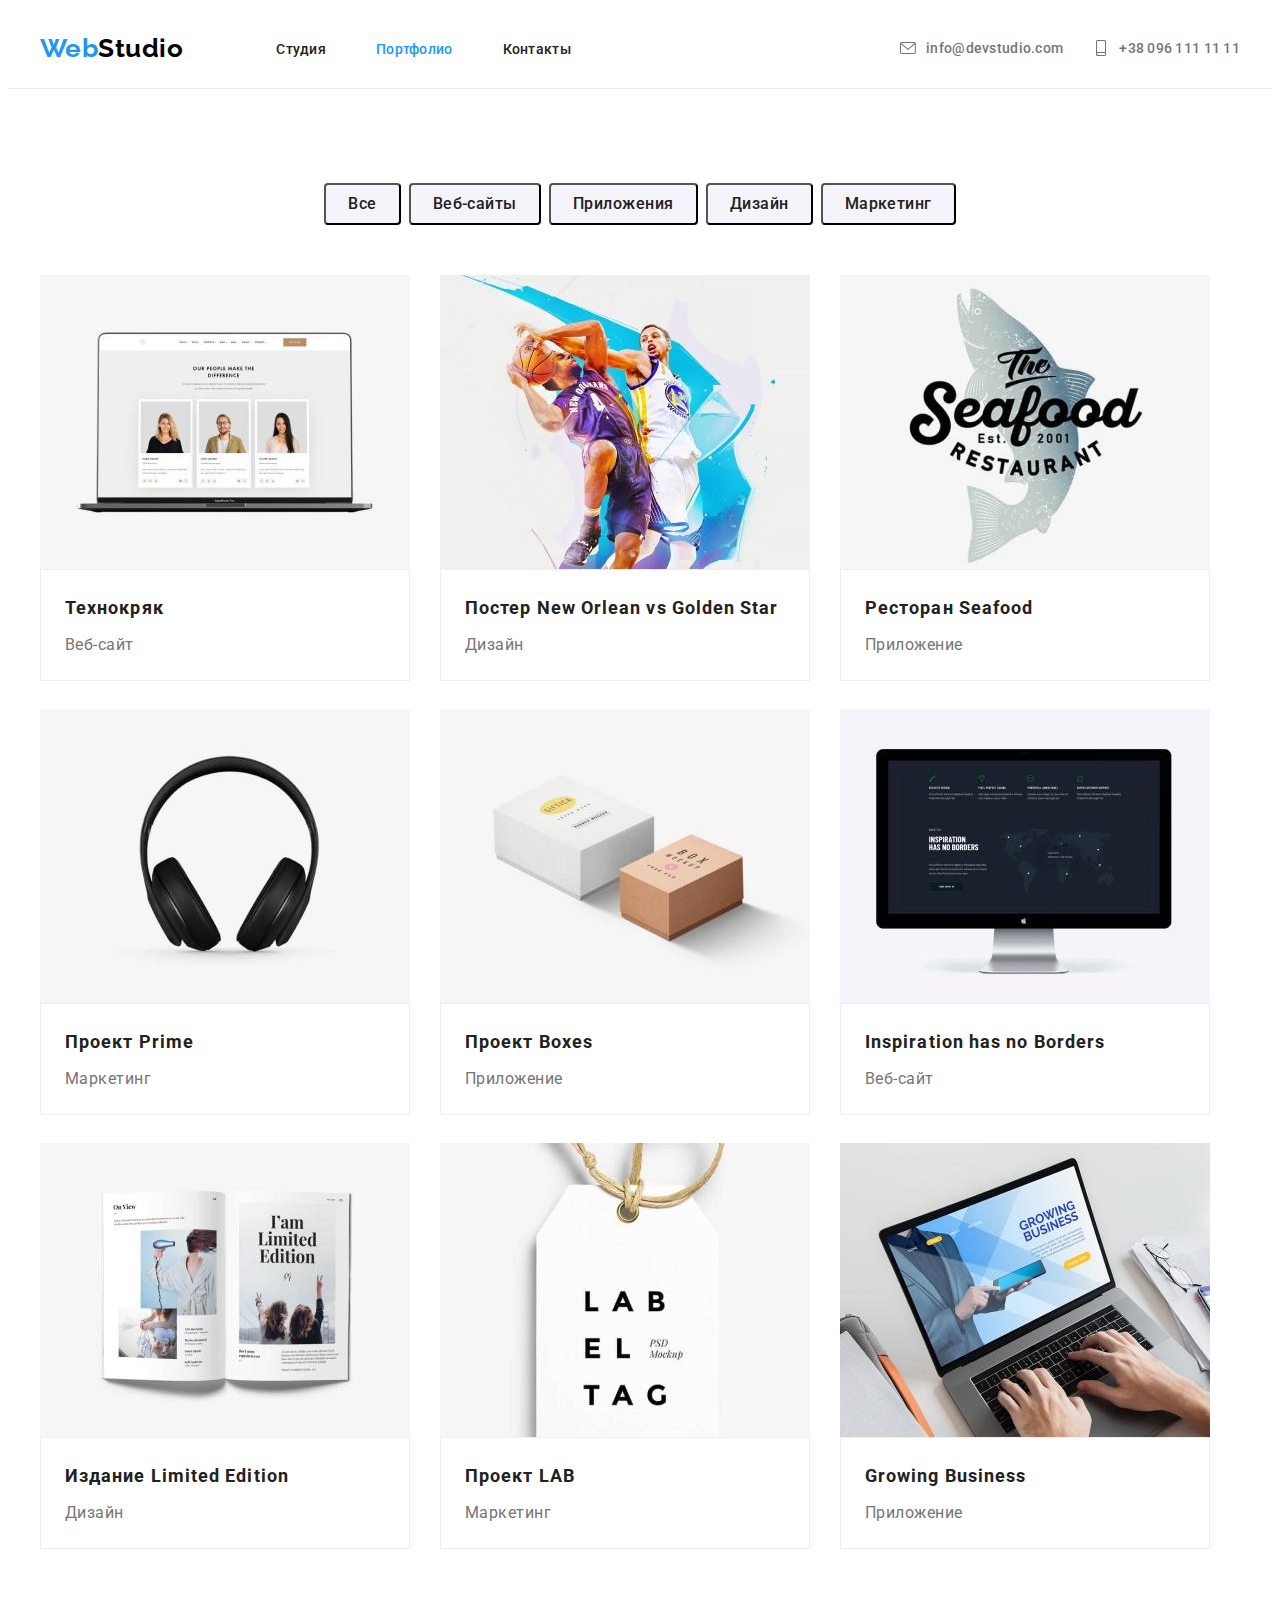
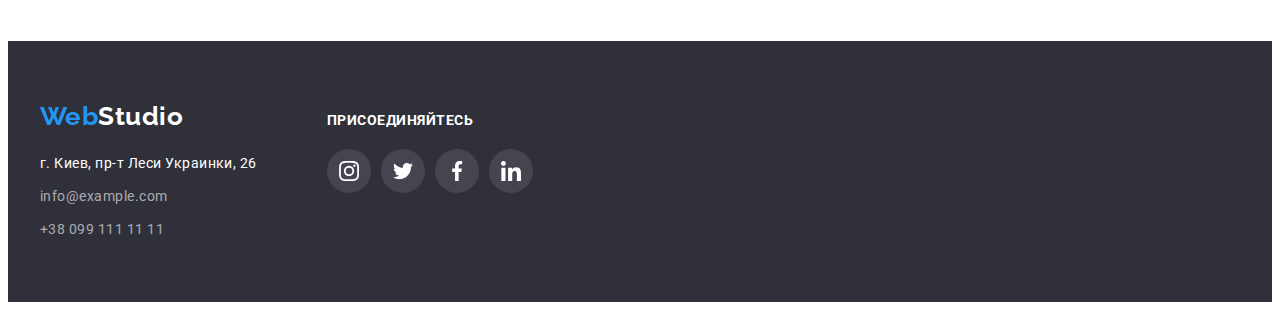
==== commit 312b4fc5: "add styles" ====
--- a/portfolio.html
+++ b/portfolio.html
@@ -65,7 +65,7 @@
 
           <ul class="projects-list list">
             <li class="projects-item">
-              <a class="link" href="">
+              <a class="link projects-link" href="">
                 <div class="wrap">
                   <img class="projects-icon" src="./images/pic1.jpg" width="370" alt="ноутбук" />
                   <p class="wrap-text">
@@ -73,15 +73,15 @@
                     используют эту платформу для цифрового шпионажа и атак на защищённые сервера
                     конкурентов.
                   </p>
-                  <div class="projects-box">
-                    <h2 class="projects-after-title">Технокряк</h2>
-                    <p class="projects-text">Веб-сайт</p>
-                  </div>
-                </div>
-              </a>
-            </li>
-            <li class="projects-item">
-              <a class="link" href="">
+                </div>
+                <div class="projects-box">
+                  <h2 class="projects-after-title">Технокряк</h2>
+                  <p class="projects-text">Веб-сайт</p>
+                </div>
+              </a>
+            </li>
+            <li class="projects-item">
+              <a class="link projects-link" href="">
                 <div class="wrap">
                   <img class="projects-icon" src="./images/pic2.jpg" width="370" alt="ноутбук" />
                   <p class="wrap-text">
@@ -89,15 +89,15 @@
                     используют эту платформу для цифрового шпионажа и атак на защищённые сервера
                     конкурентов.
                   </p>
-                  <div class="projects-box">
-                    <h2 class="projects-after-title">Постер New Orlean vs Golden Star</h2>
-                    <p class="projects-text">Дизайн</p>
-                  </div>
-                </div>
-              </a>
-            </li>
-            <li class="projects-item">
-              <a class="link" href="">
+                </div>
+                <div class="projects-box">
+                  <h2 class="projects-after-title">Постер New Orlean vs Golden Star</h2>
+                  <p class="projects-text">Дизайн</p>
+                </div>
+              </a>
+            </li>
+            <li class="projects-item">
+              <a class="link projects-link" href="">
                 <div class="wrap">
                   <img class="projects-icon" src="./images/pic3.jpg" width="370" alt="ноутбук" />
                   <p class="wrap-text">
@@ -105,15 +105,15 @@
                     используют эту платформу для цифрового шпионажа и атак на защищённые сервера
                     конкурентов.
                   </p>
-                  <div class="projects-box">
-                    <h2 class="projects-after-title">Ресторан Seafood</h2>
-                    <p class="projects-text">Приложение</p>
-                  </div>
-                </div>
-              </a>
-            </li>
-            <li class="projects-item">
-              <a class="link" href="">
+                </div>
+                <div class="projects-box">
+                  <h2 class="projects-after-title">Ресторан Seafood</h2>
+                  <p class="projects-text">Приложение</p>
+                </div>
+              </a>
+            </li>
+            <li class="projects-item">
+              <a class="link projects-link" href="">
                 <div class="wrap">
                   <img class="projects-icon" src="./images/pic4.jpg" width="370" alt="ноутбук" />
                   <p class="wrap-text">
@@ -121,15 +121,15 @@
                     используют эту платформу для цифрового шпионажа и атак на защищённые сервера
                     конкурентов.
                   </p>
-                  <div class="projects-box">
-                    <h2 class="projects-after-title">Проект Prime</h2>
-                    <p class="projects-text">Маркетинг</p>
-                  </div>
-                </div>
-              </a>
-            </li>
-            <li class="projects-item">
-              <a class="link" href="">
+                </div>
+                <div class="projects-box">
+                  <h2 class="projects-after-title">Проект Prime</h2>
+                  <p class="projects-text">Маркетинг</p>
+                </div>
+              </a>
+            </li>
+            <li class="projects-item">
+              <a class="link projects-link" href="">
                 <div class="wrap">
                   <img class="projects-icon" src="./images/pic5.jpg" width="370" alt="ноутбук" />
                   <p class="wrap-text">
@@ -137,15 +137,15 @@
                     используют эту платформу для цифрового шпионажа и атак на защищённые сервера
                     конкурентов.
                   </p>
-                  <div class="projects-box">
-                    <h2 class="projects-after-title">Проект Boxes</h2>
-                    <p class="projects-text">Приложение</p>
-                  </div>
-                </div>
-              </a>
-            </li>
-            <li class="projects-item">
-              <a class="link" href="">
+                </div>
+                <div class="projects-box">
+                  <h2 class="projects-after-title">Проект Boxes</h2>
+                  <p class="projects-text">Приложение</p>
+                </div>
+              </a>
+            </li>
+            <li class="projects-item">
+              <a class="link projects-link" href="">
                 <div class="wrap">
                   <img class="projects-icon" src="./images/pic6.jpg" width="370" alt="ноутбук" />
                   <p class="wrap-text">
@@ -153,15 +153,15 @@
                     используют эту платформу для цифрового шпионажа и атак на защищённые сервера
                     конкурентов.
                   </p>
-                  <div class="projects-box">
-                    <h2 class="projects-after-title">Inspiration has no Borders</h2>
-                    <p class="projects-text">Веб-сайт</p>
-                  </div>
-                </div>
-              </a>
-            </li>
-            <li class="projects-item">
-              <a class="link" href="">
+                </div>
+                <div class="projects-box">
+                  <h2 class="projects-after-title">Inspiration has no Borders</h2>
+                  <p class="projects-text">Веб-сайт</p>
+                </div>
+              </a>
+            </li>
+            <li class="projects-item">
+              <a class="link projects-link" href="">
                 <div class="wrap">
                   <img class="projects-icon" src="./images/pic7.jpg" width="370" alt="ноутбук" />
                   <p class="wrap-text">
@@ -169,15 +169,15 @@
                     используют эту платформу для цифрового шпионажа и атак на защищённые сервера
                     конкурентов.
                   </p>
-                  <div class="projects-box">
-                    <h2 class="projects-after-title">Издание Limited Edition</h2>
-                    <p class="projects-text">Дизайн</p>
-                  </div>
-                </div>
-              </a>
-            </li>
-            <li class="projects-item">
-              <a class="link" href="">
+                </div>
+                <div class="projects-box">
+                  <h2 class="projects-after-title">Издание Limited Edition</h2>
+                  <p class="projects-text">Дизайн</p>
+                </div>
+              </a>
+            </li>
+            <li class="projects-item">
+              <a class="link projects-link" href="">
                 <div class="wrap">
                   <img class="projects-icon" src="./images/pic8.jpg" width="370" alt="ноутбук" />
                   <p class="wrap-text">
@@ -185,15 +185,15 @@
                     используют эту платформу для цифрового шпионажа и атак на защищённые сервера
                     конкурентов.
                   </p>
-                  <div class="projects-box">
-                    <h2 class="projects-after-title">Проект LAB</h2>
-                    <p class="projects-text">Маркетинг</p>
-                  </div>
-                </div>
-              </a>
-            </li>
-            <li class="projects-item">
-              <a class="link" href="">
+                </div>
+                <div class="projects-box">
+                  <h2 class="projects-after-title">Проект LAB</h2>
+                  <p class="projects-text">Маркетинг</p>
+                </div>
+              </a>
+            </li>
+            <li class="projects-item">
+              <a class="link projects-link" href="">
                 <div class="wrap">
                   <img class="projects-icon" src="./images/pic9.jpg" width="370" alt="ноутбук" />
                   <p class="wrap-text">
@@ -201,10 +201,10 @@
                     используют эту платформу для цифрового шпионажа и атак на защищённые сервера
                     конкурентов.
                   </p>
-                  <div class="projects-box">
-                    <h2 class="projects-after-title">Growing Business</h2>
-                    <p class="projects-text">Приложение</p>
-                  </div>
+                </div>
+                <div class="projects-box">
+                  <h2 class="projects-after-title">Growing Business</h2>
+                  <p class="projects-text">Приложение</p>
                 </div>
               </a>
             </li>
--- a/css/styles.css
+++ b/css/styles.css
@@ -41,6 +41,7 @@
 
 .link {
   text-decoration: none;
+  transition: transform 250ms cubic-bezier(0.4, 0, 0.2, 1);
 }
 .list {
   list-style: none;
@@ -202,6 +203,10 @@
   box-shadow: 0px 4px 4px rgba(0, 0, 0, 0.15);
   border-radius: 4px;
   border-color: transparent;
+
+  transition-property: background-color;
+  transition-duration: 250ms;
+  transition-timing-function: cubic-bezier(0.4, 0, 0.2, 1);
 }
 .hero-btn:hover,
 .hero-btn:focus {
@@ -543,6 +548,8 @@
   background-color: rgba(255, 255, 255, 0.1);
 
   border-radius: 50%;
+
+  transition: background-color 250ms cubic-bezier(0.4, 0, 0.2, 1);
 }
 
 .footer-social-link:hover,
@@ -565,6 +572,7 @@
 
 .projects-item {
   width: 370px;
+  height: 404px;
   margin-right: 30px;
   margin-bottom: 30px;
 }
@@ -607,6 +615,9 @@
   cursor: pointer;
 
   padding: 6px 22px;
+
+  transition: background-color 250ms cubic-bezier(0.4, 0, 0.2, 1),
+    color 250ms cubic-bezier(0.4, 0, 0.2, 1), box-shadow 250ms cubic-bezier(0.4, 0, 0.2, 1);
 }
 .buttons:hover,
 .buttons:focus {
@@ -618,34 +629,46 @@
 
 .wrap {
   position: relative;
+
+  width: 100%;
+  height: 294px;
+
+  overflow: hidden;
 }
 
 .wrap-text {
+  display: block;
   position: absolute;
-  top: 63px;
-  left: 24px;
   width: 322px;
+  height: 168px;
 
   line-height: 1.6;
   font-size: 18px;
 
   color: #ffffff;
 
-  opacity: 0;
+  transform: translatex(24px);
+
+  transition: transform 250ms cubic-bezier(0.4, 0, 0.2, 1);
+}
+.projects-link:hover .wrap-text {
+  transform: translateY(-150%) translateX(24px);
 }
 
 .wrap::before {
   position: absolute;
+  top: 100%;
   content: '';
   width: 100%;
-  height: 294px;
+  height: 100%;
 
   background: rgba(33, 150, 243, 0.9);
-  opacity: 0;
-}
-.wrap:hover .wrap-text,
-.wrap:hover::before {
-  opacity: 1;
+
+  transition: transform 250ms cubic-bezier(0.4, 0, 0.2, 1);
+}
+
+.projects-link:hover .wrap::before {
+  transform: translateY(-100%);
 }
 
 .projects-after-title {
@@ -688,3 +711,43 @@
   padding-top: 60px;
   padding-bottom: 60px;
 }
+
+/*----------------------------------   модальное окно */
+
+.backdrop {
+  position: fixed;
+  top: 0;
+  left: 0;
+
+  width: 100%;
+  height: 100%;
+
+  background-color: rgba(0, 0, 0, 0.2);
+}
+
+.backdrop.is-hidden {
+  visibility: hidden;
+  opacity: 0;
+  pointer-events: none;
+}
+
+.modal {
+  position: absolute;
+  top: 50%;
+  left: 50%;
+  transform: translate(-50%, -50%);
+
+  min-width: 528px;
+  min-height: 581px;
+  background-color: #ffffff;
+
+  border-radius: 4px;
+  box-shadow: 0 2px 1px rgba(0, 0, 0, 0.2), 0 1px 1px rgba(0, 0, 0, 0.14),
+    0 1px 3px rgba(0, 0, 0, 0.12);
+}
+
+.modal-btn {
+  display: block;
+  margin-left: auto;
+}
+/* - cubic-bezier(0.4, 0, 0.2, 1) */
